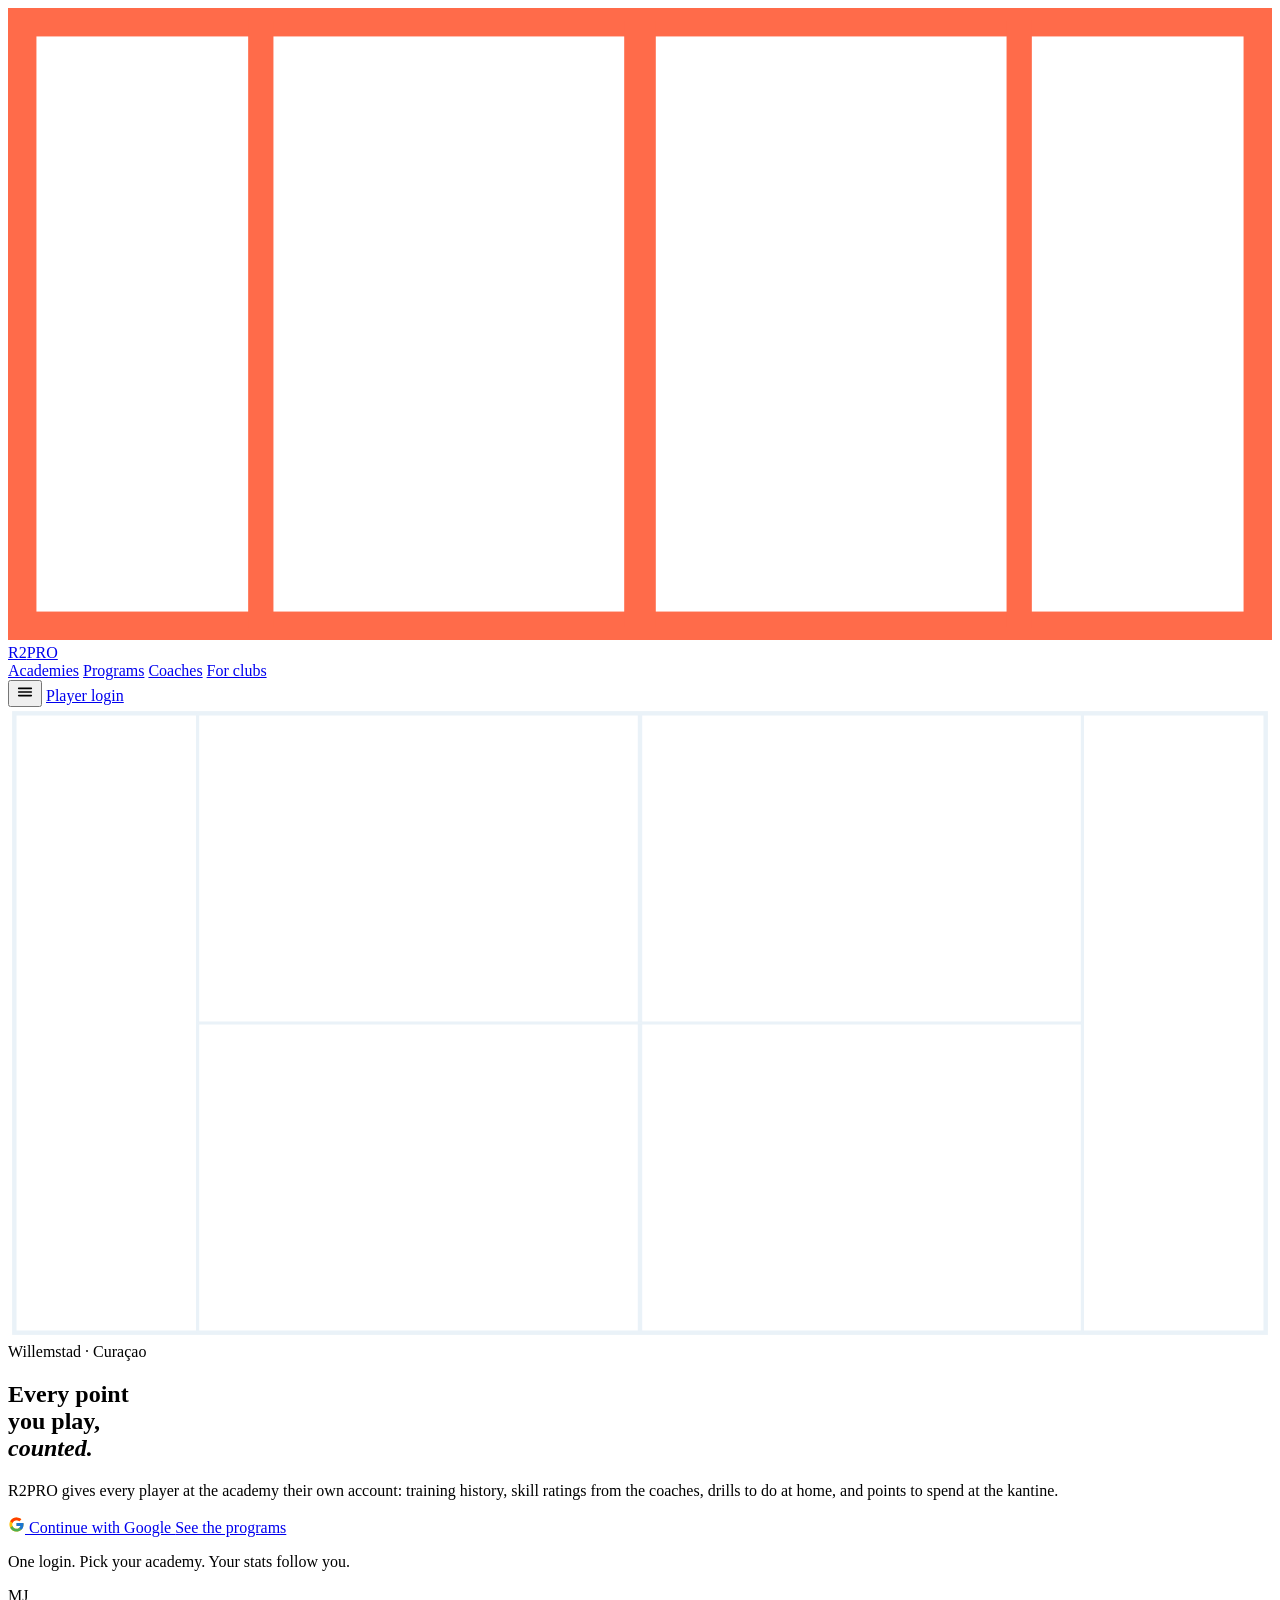
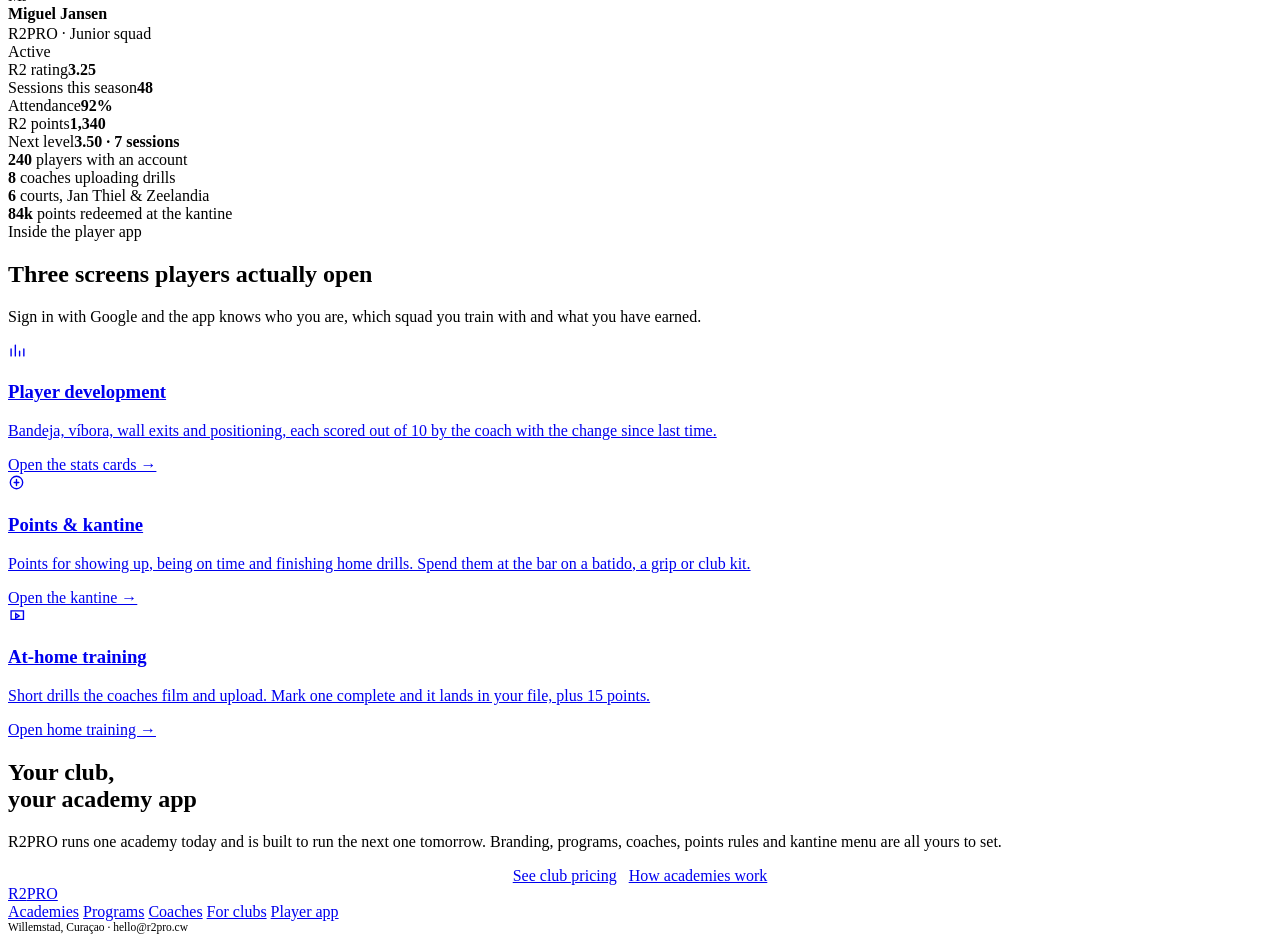
==== index.html @ 99801e70 "Add R2PRO pages: home, academies, programs, coaches, pricing, player app" ====
<!doctype html>
<html lang="en">
<head>
<meta charset="utf-8">
<meta name="viewport" content="width=device-width, initial-scale=1">
<title>R2PRO Padel Academy</title>
<meta name="description" content="R2PRO — padel academy platform in Curacao. Player accounts, skill stats, points and kantine rewards, at-home training from the coaches.">
<meta name="theme-color" content="#0A1622">
<link rel="icon" href="data:image/svg+xml,<svg xmlns='http://www.w3.org/2000/svg' viewBox='0 0 100 100'><text y='.9em' font-size='90'>%F0%9F%8E%BE</text></svg>">
<link rel="preconnect" href="https://fonts.googleapis.com">
<link rel="preconnect" href="https://fonts.gstatic.com" crossorigin>
<link rel="stylesheet" href="https://fonts.googleapis.com/css2?family=Anton&family=Instrument+Sans:wght@400;500;600;700&family=IBM+Plex+Mono:wght@400;500;600&display=swap">
<link rel="stylesheet" href="assets/styles.css">
</head>
<body>
<header class="topbar">
    <div class="wrap topbar-in">
      <a class="brand" href="index.html"><svg class="court-glyph" viewBox="0 0 200 100" aria-hidden="true">
        <rect x="2" y="2" width="196" height="96" fill="none" stroke="#FF6B4A" stroke-width="5"/>
        <line x1="100" y1="2" x2="100" y2="98" stroke="#FF6B4A" stroke-width="5"/>
        <line x1="40" y1="2" x2="40" y2="98" stroke="#FF6B4A" stroke-width="4"/>
        <line x1="160" y1="2" x2="160" y2="98" stroke="#FF6B4A" stroke-width="4"/>
      </svg><span><span class="r2">R2</span>PRO</span></a>
      <nav class="topnav" id="topnav">
        <a href="academies.html">Academies</a>
        <a href="programs.html">Programs</a>
        <a href="coaches.html">Coaches</a>
        <a href="pricing.html">For clubs</a>
        </nav>
      <button class="menu-btn" id="menuBtn" aria-label="Menu" aria-expanded="false">
        <svg width="18" height="18" viewBox="0 0 20 20" fill="none" stroke="currentColor" stroke-width="1.8" stroke-linecap="round"><path d="M3 6h14M3 10h14M3 14h14"/></svg>
      </button>
      <a class="btn btn-ghost btn-sm" href="app.html">Player login</a>
    </div>
  </header>
  <section class="hero">
    <div class="hero-glow"></div>
    <svg class="hero-court" viewBox="0 0 200 100" preserveAspectRatio="none" aria-hidden="true">
      <rect x="1" y="1" width="198" height="98" fill="none" stroke="#EAF2F8" stroke-width=".7"/>
      <line x1="100" y1="1" x2="100" y2="99" stroke="#EAF2F8" stroke-width=".7"/>
      <line x1="30" y1="1" x2="30" y2="99" stroke="#EAF2F8" stroke-width=".5"/>
      <line x1="170" y1="1" x2="170" y2="99" stroke="#EAF2F8" stroke-width=".5"/>
      <line x1="30" y1="50" x2="170" y2="50" stroke="#EAF2F8" stroke-width=".5"/>
    </svg>
    <div class="wrap hero-in">
      <div>
        <div class="eyebrow">Willemstad &middot; Cura&ccedil;ao</div>
        <h1>Every point<br>you play,<br><em>counted.</em></h1>
        <p class="hero-sub">R2PRO gives every player at the academy their own account: training history, skill ratings from the coaches, drills to do at home, and points to spend at the kantine.</p>
        <div class="hero-cta">
          <a class="btn btn-google" href="app.html">
            <svg width="17" height="17" viewBox="0 0 48 48" aria-hidden="true"><path fill="#FFC107" d="M43.6 20.1H42V20H24v8h11.3C33.7 32.7 29.3 36 24 36c-6.6 0-12-5.4-12-12s5.4-12 12-12c3.1 0 5.8 1.1 8 3l5.7-5.7C34.1 6.1 29.3 4 24 4 12.9 4 4 12.9 4 24s8.9 20 20 20 20-8.9 20-20c0-1.3-.1-2.6-.4-3.9z"/><path fill="#FF3D00" d="M6.3 14.7l6.6 4.8C14.7 15.1 19 12 24 12c3.1 0 5.8 1.1 8 3l5.7-5.7C34.1 6.1 29.3 4 24 4 16.3 4 9.7 8.3 6.3 14.7z"/><path fill="#4CAF50" d="M24 44c5.2 0 9.9-2 13.4-5.2l-6.2-5.2C29.2 35.1 26.7 36 24 36c-5.2 0-9.7-3.3-11.3-8l-6.5 5C9.5 39.6 16.2 44 24 44z"/><path fill="#1976D2" d="M43.6 20.1H42V20H24v8h11.3c-.8 2.2-2.2 4.1-4.1 5.6l6.2 5.2C36.9 40.2 44 35 44 24c0-1.3-.1-2.6-.4-3.9z"/></svg>
            Continue with Google
          </a>
          <a class="btn btn-ghost" href="programs.html">See the programs</a>
        </div>
        <p class="hero-note">One login. Pick your academy. Your stats follow you.</p>
      </div>

      <div class="pcard">
        <div class="pcard-top">
          <div class="avatar">MJ</div>
          <div>
            <div style="font-weight:600">Miguel Jansen</div>
            <div class="eyebrow" style="margin-top:2px">R2PRO &middot; Junior squad</div>
          </div>
          <span class="tag" style="margin-left:auto;color:var(--good);border-color:rgba(91,217,138,.4)">Active</span>
        </div>
        <div class="pcard-rows">
          <div class="prow"><span>R2 rating</span><b style="color:var(--coral)">3.25</b></div>
          <div class="track"><i style="width:65%"></i></div>
          <div class="prow"><span>Sessions this season</span><b>48</b></div>
          <div class="prow"><span>Attendance</span><b>92%</b></div>
          <div class="prow"><span>R2 points</span><b style="color:var(--ochre)">1,340</b></div>
          <div class="prow"><span>Next level</span><b>3.50 &middot; 7 sessions</b></div>
        </div>
      </div>
    </div>
  </section>

  <div class="strip">
    <div class="wrap strip-in">
      <div class="strip-item"><b>240</b> players with an account</div>
      <div class="strip-item"><b>8</b> coaches uploading drills</div>
      <div class="strip-item"><b>6</b> courts, Jan Thiel &amp; Zeelandia</div>
      <div class="strip-item"><b>84k</b> points redeemed at the kantine</div>
    </div>
  </div>

  <section class="band">
    <div class="wrap">
      <div class="band-head">
        <div class="eyebrow">Inside the player app</div>
        <h2>Three screens players actually open</h2>
        <p>Sign in with Google and the app knows who you are, which squad you train with and what you have earned.</p>
      </div>
      <div class="grid g3">
        <a class="feat" href="app.html#dev">
          <div class="ic"><svg width="17" height="17" viewBox="0 0 22 22" fill="none" stroke="currentColor" stroke-width="1.8" stroke-linecap="round"><path d="M4 18V9M9.5 18V4M15 18v-6M20.5 18v-9"/></svg></div>
          <h3>Player development</h3>
          <p>Bandeja, v&iacute;bora, wall exits and positioning, each scored out of 10 by the coach with the change since last time.</p>
          <span class="go">Open the stats cards &rarr;</span>
        </a>
        <a class="feat" href="app.html#pts">
          <div class="ic"><svg width="17" height="17" viewBox="0 0 22 22" fill="none" stroke="currentColor" stroke-width="1.8" stroke-linecap="round"><circle cx="11" cy="11" r="8"/><path d="M11 7v8M8 11h6"/></svg></div>
          <h3>Points &amp; kantine</h3>
          <p>Points for showing up, being on time and finishing home drills. Spend them at the bar on a batido, a grip or club kit.</p>
          <span class="go">Open the kantine &rarr;</span>
        </a>
        <a class="feat" href="app.html#home">
          <div class="ic"><svg width="17" height="17" viewBox="0 0 22 22" fill="none" stroke="currentColor" stroke-width="1.8" stroke-linecap="round"><path d="M4 5h16v11H4z"/><path d="M10 8.5l4.5 3-4.5 3z"/></svg></div>
          <h3>At-home training</h3>
          <p>Short drills the coaches film and upload. Mark one complete and it lands in your file, plus 15 points.</p>
          <span class="go">Open home training &rarr;</span>
        </a>
      </div>
    </div>
  </section>

  <section class="cta-band">
    <div class="wrap">
      <h2>Your club,<br>your academy app</h2>
      <p>R2PRO runs one academy today and is built to run the next one tomorrow. Branding, programs, coaches, points rules and kantine menu are all yours to set.</p>
      <div style="display:flex;gap:12px;justify-content:center;flex-wrap:wrap">
        <a class="btn btn-primary" href="pricing.html">See club pricing</a>
        <a class="btn btn-ghost" href="academies.html">How academies work</a>
      </div>
    </div>
  </section>
<footer>
    <div class="wrap foot-in">
      <a class="brand" href="index.html" style="font-size:16px"><span class="r2">R2</span>PRO</a>
      <nav class="foot-nav">
        <a href="academies.html">Academies</a>
        <a href="programs.html">Programs</a>
        <a href="coaches.html">Coaches</a>
        <a href="pricing.html">For clubs</a>
        <a href="app.html">Player app</a>
      </nav>
      <div class="mono" style="font-size:11.5px">Willemstad, Curaçao &middot; hello@r2pro.cw</div>
    </div>
  </footer>
  <div class="toast" id="toast" role="status" aria-live="polite"></div>
  <script src="assets/data.js"></script>
  <script src="assets/site.js"></script>
</body>
</html>
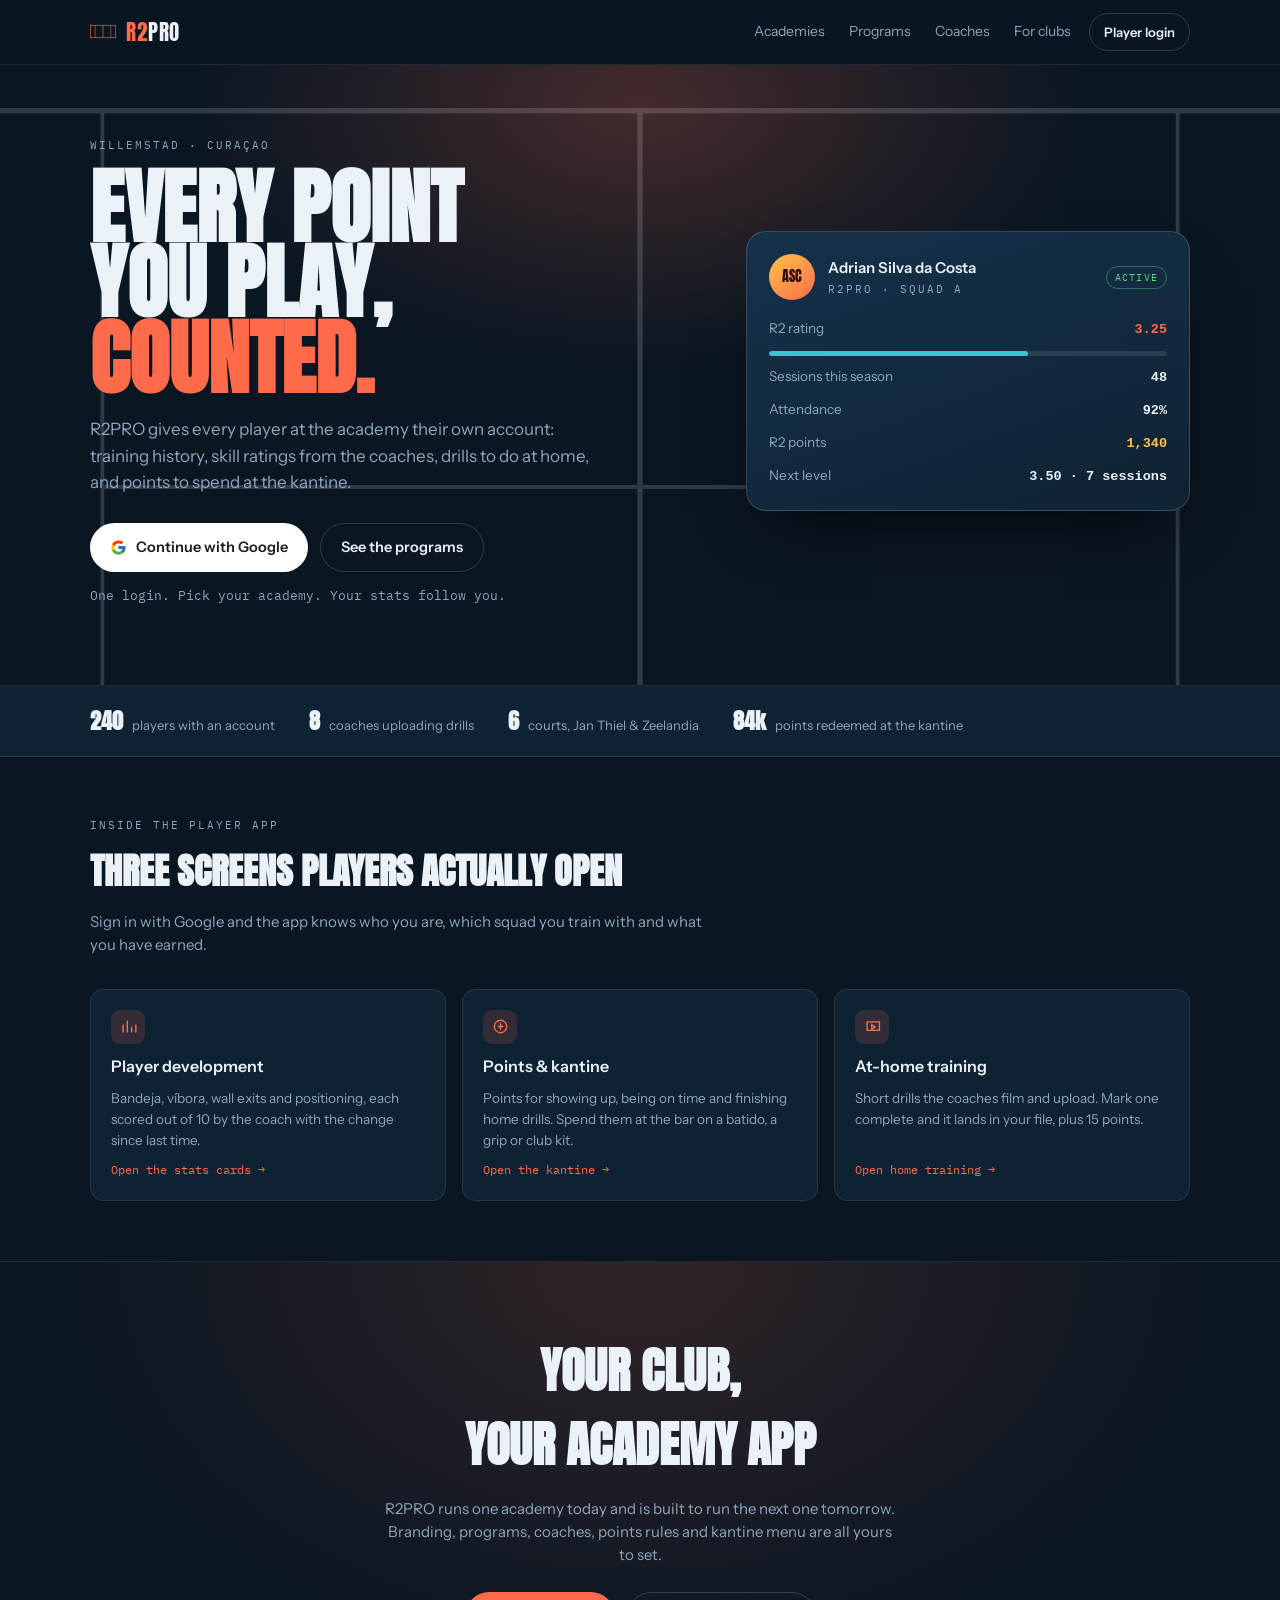
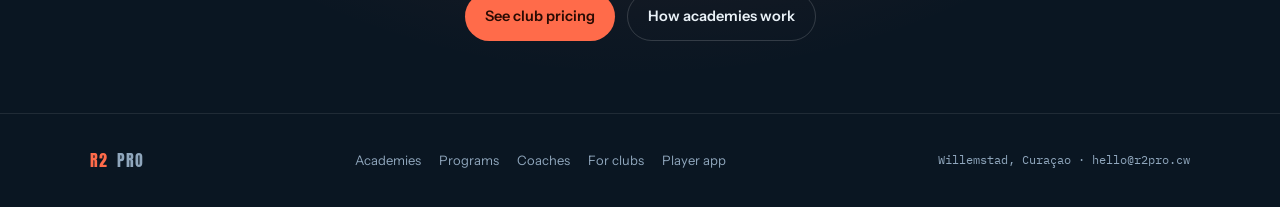
==== commit 0c38f08a: "Add body map slide and player identity" ====
--- a/index.html
+++ b/index.html
@@ -59,10 +59,10 @@
 
       <div class="pcard">
         <div class="pcard-top">
-          <div class="avatar">MJ</div>
+          <div class="avatar" style="font-size:14px">ASC</div>
           <div>
-            <div style="font-weight:600">Miguel Jansen</div>
-            <div class="eyebrow" style="margin-top:2px">R2PRO &middot; Junior squad</div>
+            <div style="font-weight:600">Adrian Silva da Costa</div>
+            <div class="eyebrow" style="margin-top:2px">R2PRO &middot; Squad A</div>
           </div>
           <span class="tag" style="margin-left:auto;color:var(--good);border-color:rgba(91,217,138,.4)">Active</span>
         </div>
--- a/assets/styles.css
+++ b/assets/styles.css
@@ -0,0 +1,330 @@
+/* R2PRO — shared stylesheet
+   Dark, single-theme by choice: this is a court-side app, it commits to one look. */
+
+:root{
+  --ink:#0A1622;
+  --court:#0F2233;
+  --court-hi:#16314A;
+  --line:rgba(255,255,255,.09);
+  --line-2:rgba(255,255,255,.16);
+  --text:#EAF2F8;
+  --muted:#8FA6BC;
+  --coral:#FF6B4A;
+  --coral-dim:rgba(255,107,74,.14);
+  --ochre:#FFC24B;
+  --ochre-dim:rgba(255,194,75,.14);
+  --sea:#35C6D6;
+  --good:#5BD98A;
+  --f-display:'Anton',Impact,'Arial Narrow Bold',sans-serif;
+  --f-body:'Instrument Sans',ui-sans-serif,system-ui,-apple-system,'Segoe UI',Roboto,sans-serif;
+  --f-mono:'IBM Plex Mono',ui-monospace,SFMono-Regular,Menlo,monospace;
+  --r:14px;
+  --r-s:9px;
+}
+*{box-sizing:border-box}
+html{color-scheme:dark}
+body{
+  margin:0;background:var(--ink);color:var(--text);
+  font-family:var(--f-body);font-size:15px;line-height:1.55;
+  -webkit-font-smoothing:antialiased;
+}
+img{max-width:100%}
+a{color:inherit;text-decoration:none}
+button{font:inherit;color:inherit;cursor:pointer;border:0;background:none}
+:focus-visible{outline:2px solid var(--coral);outline-offset:2px;border-radius:4px}
+h1,h2,h3,h4{text-wrap:balance;margin:0}
+p{margin:0}
+.mono{font-family:var(--f-mono)}
+.eyebrow{font-family:var(--f-mono);font-size:11px;letter-spacing:.18em;text-transform:uppercase;color:var(--muted)}
+.wrap{width:100%;max-width:1140px;margin:0 auto;padding-inline:20px}
+
+/* ---------- buttons ---------- */
+.btn{
+  display:inline-flex;align-items:center;gap:9px;justify-content:center;
+  padding:12px 20px;border-radius:100px;font-weight:600;font-size:14.5px;
+  transition:transform .12s ease,background .15s ease,border-color .15s ease;
+}
+.btn:active{transform:translateY(1px)}
+.btn-primary{background:var(--coral);color:#2A0B03}
+.btn-primary:hover{background:#ff7f61}
+.btn-ghost{border:1px solid var(--line-2);color:var(--text)}
+.btn-ghost:hover{border-color:var(--text)}
+.btn-google{background:#fff;color:#1c1c1c}
+.btn-google:hover{background:#eef1f4}
+.btn-sm{padding:8px 14px;font-size:13px}
+.btn[disabled]{opacity:.4;cursor:not-allowed}
+
+/* ---------- site chrome ---------- */
+.topbar{position:sticky;top:0;z-index:40;backdrop-filter:blur(12px);background:rgba(10,22,34,.86);border-bottom:1px solid var(--line)}
+.topbar-in{display:flex;align-items:center;gap:18px;height:64px}
+.brand{display:flex;align-items:center;gap:10px;font-family:var(--f-display);font-size:21px;letter-spacing:.04em}
+.brand .r2{color:var(--coral)}
+.court-glyph{width:26px;height:15px;flex:none}
+.topnav{display:flex;gap:24px;margin-left:auto;font-size:14px;color:var(--muted)}
+.topnav a:hover{color:var(--text)}
+.topnav a.here{color:var(--text);font-weight:600}
+.menu-btn{display:none;margin-left:auto;padding:8px;border:1px solid var(--line-2);border-radius:var(--r-s)}
+.tag{font-family:var(--f-mono);font-size:10px;letter-spacing:.12em;text-transform:uppercase;padding:3px 8px;border-radius:100px;border:1px solid var(--line-2);color:var(--muted)}
+
+footer{border-top:1px solid var(--line);padding-block:34px;color:var(--muted);font-size:13px;margin-top:auto}
+.foot-in{display:flex;flex-wrap:wrap;gap:18px;justify-content:space-between;align-items:center}
+.foot-nav{display:flex;flex-wrap:wrap;gap:18px}
+.foot-nav a:hover{color:var(--text)}
+
+/* ---------- page header ---------- */
+.page-head{border-bottom:1px solid var(--line);padding-block:54px 44px;position:relative;overflow:hidden}
+.page-head::after{
+  content:"";position:absolute;top:-180px;left:50%;transform:translateX(-50%);
+  width:760px;height:400px;border-radius:50%;pointer-events:none;
+  background:radial-gradient(closest-side,rgba(255,107,74,.16),transparent);
+}
+.page-head .inner{position:relative}
+.page-head h1{font-family:var(--f-display);font-size:clamp(32px,5.4vw,54px);text-transform:uppercase;margin-block:12px 14px}
+.page-head p{color:var(--muted);max-width:58ch;font-size:16px}
+
+section.band{padding-block:60px;border-bottom:1px solid var(--line)}
+section.band:last-of-type{border-bottom:0}
+.band-head{max-width:62ch;margin-bottom:32px}
+.band-head h2{font-family:var(--f-display);font-size:clamp(26px,3.4vw,36px);text-transform:uppercase;margin-block:10px 10px}
+.band-head p{color:var(--muted)}
+
+.grid{display:grid;gap:16px}
+.g2{grid-template-columns:repeat(2,1fr)}
+.g3{grid-template-columns:repeat(3,1fr)}
+.g4{grid-template-columns:repeat(4,1fr)}
+
+/* ---------- home hero ---------- */
+.hero{position:relative;overflow:hidden;border-bottom:1px solid var(--line)}
+.hero-court{position:absolute;inset:auto -10% -30% -10%;width:120%;opacity:.16;pointer-events:none}
+.hero-glow{position:absolute;top:-220px;left:50%;transform:translateX(-50%);width:900px;height:520px;border-radius:50%;pointer-events:none;background:radial-gradient(closest-side,rgba(255,107,74,.24),transparent)}
+.hero-in{position:relative;display:grid;grid-template-columns:1.15fr .85fr;gap:56px;align-items:center;padding-block:72px 80px}
+.hero h1{font-family:var(--f-display);font-size:clamp(44px,7.2vw,82px);line-height:.92;text-transform:uppercase;margin-block:16px 20px}
+.hero h1 em{font-style:normal;color:var(--coral)}
+.hero-sub{color:var(--muted);font-size:17px;max-width:46ch}
+.hero-cta{display:flex;flex-wrap:wrap;gap:12px;margin-top:28px}
+.hero-note{margin-top:14px;font-size:12.5px;color:var(--muted);font-family:var(--f-mono)}
+
+.pcard{background:linear-gradient(160deg,var(--court-hi),var(--court));border:1px solid var(--line-2);border-radius:20px;padding:22px;box-shadow:0 30px 60px -30px rgba(0,0,0,.9)}
+.pcard-top{display:flex;align-items:center;gap:13px}
+.pcard-rows{margin-top:18px;display:grid;gap:10px}
+.prow{display:flex;justify-content:space-between;align-items:baseline;gap:12px;font-size:13.5px}
+.prow span:first-child{color:var(--muted)}
+.prow b{font-family:var(--f-mono);font-weight:600;font-variant-numeric:tabular-nums}
+.track{height:5px;border-radius:100px;background:rgba(255,255,255,.1);overflow:hidden}
+.track i{display:block;height:100%;border-radius:100px;background:var(--sea)}
+
+.avatar{width:46px;height:46px;border-radius:50%;flex:none;display:grid;place-items:center;font-family:var(--f-display);font-size:17px;color:#2A0B03;background:linear-gradient(140deg,var(--ochre),var(--coral))}
+.avatar.sea{background:linear-gradient(140deg,var(--sea),#2E7FB8);color:#03212B}
+.avatar.lg{width:64px;height:64px;font-size:23px}
+
+.strip{border-bottom:1px solid var(--line);background:var(--court)}
+.strip-in{display:flex;flex-wrap:wrap;gap:10px 34px;padding-block:18px;align-items:center}
+.strip-item{display:flex;align-items:baseline;gap:9px;font-size:13px;color:var(--muted)}
+.strip-item b{font-family:var(--f-display);font-size:22px;color:var(--text)}
+
+/* feature links on the home page */
+.feat{
+  background:var(--court);border:1px solid var(--line);border-radius:var(--r);padding:20px;
+  display:flex;flex-direction:column;gap:10px;transition:border-color .15s ease,transform .15s ease;
+}
+.feat:hover{border-color:var(--line-2);transform:translateY(-2px)}
+.feat .ic{width:34px;height:34px;border-radius:var(--r-s);display:grid;place-items:center;background:var(--coral-dim);color:var(--coral)}
+.feat h3{font-size:16px;font-weight:600}
+.feat p{font-size:13.5px;color:var(--muted)}
+.feat .go{font-family:var(--f-mono);font-size:12px;color:var(--coral);margin-top:auto}
+
+/* ---------- academies ---------- */
+.acad{border:1px solid var(--line);border-radius:var(--r);padding:20px;background:var(--court);display:flex;flex-direction:column;gap:12px}
+.acad.live{border-color:rgba(255,107,74,.5);background:linear-gradient(165deg,rgba(255,107,74,.1),var(--court))}
+.acad.soon{opacity:.6}
+.acad.pitch{border-style:dashed;background:none}
+.acad h3{font-size:16px;font-weight:600}
+.acad p{font-size:13px;color:var(--muted)}
+.dot{width:7px;height:7px;border-radius:50%;background:var(--good);display:inline-block;margin-right:7px;vertical-align:middle}
+.dot.off{background:var(--muted)}
+
+.step{display:flex;gap:16px;align-items:flex-start}
+.step-n{font-family:var(--f-display);font-size:34px;color:var(--coral);line-height:1;width:38px;flex:none}
+.step h3{font-size:15.5px;font-weight:600;margin-bottom:5px}
+.step p{font-size:13.5px;color:var(--muted)}
+
+.prog{border:1px solid var(--line);border-radius:var(--r);padding:20px;background:var(--court);display:flex;flex-direction:column}
+.prog h3{font-size:16px;font-weight:600;margin-bottom:6px}
+.prog .who{font-family:var(--f-mono);font-size:11.5px;color:var(--sea);margin-bottom:8px}
+.prog p{font-size:13.5px;color:var(--muted)}
+.prog .price{margin-top:14px;padding-top:14px;border-top:1px solid var(--line);font-family:var(--f-mono);font-size:13px;color:var(--ochre)}
+
+/* ---------- pricing ---------- */
+.plan{border:1px solid var(--line);border-radius:var(--r);padding:22px;background:var(--court);display:flex;flex-direction:column;gap:14px}
+.plan.pick{border-color:rgba(255,107,74,.5);background:linear-gradient(170deg,rgba(255,107,74,.1),var(--court))}
+.plan h3{font-size:17px;font-weight:600}
+.plan .amt{font-family:var(--f-display);font-size:40px;line-height:1}
+.plan .amt small{font-family:var(--f-body);font-size:13px;font-weight:500;color:var(--muted)}
+.plan ul{list-style:none;margin:0;padding:0;display:grid;gap:8px;font-size:13.5px;color:var(--muted)}
+.plan li{display:flex;gap:9px;align-items:flex-start}
+.plan li::before{content:"";width:6px;height:6px;border-radius:50%;background:var(--coral);flex:none;margin-top:7px}
+
+/* ---------- coaches ---------- */
+.coach{border:1px solid var(--line);border-radius:var(--r);padding:18px;background:var(--court);display:flex;flex-direction:column;gap:12px}
+.coach-top{display:flex;gap:13px;align-items:center}
+.coach-top h3{font-size:15.5px;font-weight:600}
+.coach-role{font-size:12px;color:var(--coral);font-family:var(--f-mono);letter-spacing:.04em}
+.coach p{font-size:13px;color:var(--muted)}
+.chips{display:flex;flex-wrap:wrap;gap:6px}
+.chip{font-family:var(--f-mono);font-size:10.5px;letter-spacing:.06em;text-transform:uppercase;padding:4px 9px;border-radius:100px;background:rgba(255,255,255,.06);color:var(--muted);border:1px solid var(--line)}
+.chip.ochre{color:var(--ochre);border-color:var(--ochre-dim);background:var(--ochre-dim)}
+.chip.sea{color:var(--sea);border-color:rgba(53,198,214,.22);background:rgba(53,198,214,.1)}
+.cprof{background:var(--court);border:1px solid var(--line);border-radius:var(--r);padding:18px;display:flex;gap:16px}
+.cprof .body{display:flex;flex-direction:column;gap:9px;min-width:0}
+.cprof h3{font-size:16px;font-weight:600}
+
+.cta-band{padding-block:72px;text-align:center;background:radial-gradient(ellipse at 50% 0%,rgba(255,107,74,.16),transparent 65%)}
+.cta-band h2{font-family:var(--f-display);font-size:clamp(28px,4.6vw,48px);text-transform:uppercase;margin-bottom:14px}
+.cta-band p{color:var(--muted);max-width:52ch;margin:0 auto 26px}
+
+/* ================= APP ================= */
+.appbar{position:sticky;top:0;z-index:50;background:rgba(10,22,34,.92);backdrop-filter:blur(12px);border-bottom:1px solid var(--line)}
+.appbar-in{display:flex;align-items:center;gap:14px;height:62px;padding-inline:20px;max-width:1240px;margin:0 auto}
+.switcher{position:relative;margin-left:6px}
+.switch-btn{display:flex;align-items:center;gap:9px;padding:7px 12px;border-radius:100px;border:1px solid var(--line-2);font-size:13px}
+.switch-btn:hover{border-color:var(--text)}
+.switch-menu{position:absolute;top:calc(100% + 8px);left:0;width:252px;background:var(--court-hi);border:1px solid var(--line-2);border-radius:var(--r);padding:6px;box-shadow:0 24px 50px -20px rgba(0,0,0,.9)}
+.switch-menu button{display:block;width:100%;text-align:left;padding:10px 12px;border-radius:var(--r-s);font-size:13.5px}
+.switch-menu button:hover{background:rgba(255,255,255,.07)}
+.switch-menu .sub{display:block;font-size:11.5px;color:var(--muted);font-family:var(--f-mono)}
+.pts-chip{margin-left:auto;display:flex;align-items:center;gap:8px;padding:7px 14px;border-radius:100px;background:var(--ochre-dim);border:1px solid rgba(255,194,75,.3);color:var(--ochre);font-family:var(--f-mono);font-weight:600;font-size:13.5px;font-variant-numeric:tabular-nums}
+
+.shell{display:grid;grid-template-columns:216px 1fr;max-width:1240px;margin:0 auto}
+.side{border-right:1px solid var(--line);padding:20px 14px;position:sticky;top:62px;height:calc(100vh - 62px)}
+.side nav{display:flex;flex-direction:column;gap:3px}
+.navbtn{display:flex;align-items:center;gap:11px;padding:10px 12px;border-radius:var(--r-s);font-size:14px;color:var(--muted);width:100%;text-align:left}
+.navbtn:hover{background:rgba(255,255,255,.05);color:var(--text)}
+.navbtn.active{background:var(--coral-dim);color:var(--coral);font-weight:600}
+.navbtn svg{flex:none}
+.side-foot{position:absolute;bottom:20px;left:14px;right:14px;font-size:11.5px;color:var(--muted);font-family:var(--f-mono);line-height:1.5}
+.main{padding:28px 24px 110px;min-width:0}
+.view{display:none}
+.view.on{display:block}
+.view-head{margin-bottom:22px}
+.view-head h2{font-family:var(--f-display);font-size:30px;text-transform:uppercase}
+.view-head p{color:var(--muted);font-size:14px;margin-top:4px}
+
+.card{background:var(--court);border:1px solid var(--line);border-radius:var(--r);padding:18px}
+.card-hd{display:flex;align-items:center;justify-content:space-between;gap:12px;margin-bottom:14px}
+.card-hd h3{font-size:14px;font-weight:600}
+
+.tiles{display:grid;grid-template-columns:repeat(4,1fr);gap:14px}
+.tile{background:var(--court);border:1px solid var(--line);border-radius:var(--r);padding:16px;position:relative;overflow:hidden}
+.tile .lab{font-family:var(--f-mono);font-size:10.5px;letter-spacing:.14em;text-transform:uppercase;color:var(--muted)}
+.tile .val{font-family:var(--f-display);font-size:38px;margin-top:8px;display:flex;align-items:baseline;gap:6px;line-height:.9}
+.tile .val small{font-family:var(--f-body);font-size:13px;font-weight:500;color:var(--muted)}
+.tile .delta{margin-top:8px;font-size:12px;font-family:var(--f-mono);color:var(--good)}
+.tile::after{content:"";position:absolute;left:0;top:0;bottom:0;width:3px;background:var(--sea)}
+.tile.pts::after{background:var(--ochre)}
+.tile.rate::after{background:var(--coral)}
+.tile.streak::after{background:var(--good)}
+
+.next{background:linear-gradient(150deg,rgba(255,107,74,.16),var(--court) 60%);border:1px solid rgba(255,107,74,.3);border-radius:var(--r);padding:20px;display:flex;flex-wrap:wrap;gap:18px;align-items:center;justify-content:space-between}
+.next .when{font-family:var(--f-display);font-size:26px;text-transform:uppercase}
+.next .meta{color:var(--muted);font-size:13.5px;margin-top:4px}
+
+.feed{display:flex;flex-direction:column}
+.fitem{display:flex;gap:12px;align-items:flex-start;padding:11px 0;border-bottom:1px solid var(--line)}
+.fitem:last-child{border-bottom:0;padding-bottom:0}
+.fdot{width:8px;height:8px;border-radius:50%;margin-top:7px;flex:none;background:var(--sea)}
+.fdot.o{background:var(--ochre)}
+.fdot.g{background:var(--good)}
+.fitem .t{font-size:13.5px}
+.fitem .d{font-size:11.5px;color:var(--muted);font-family:var(--f-mono);margin-top:2px}
+.fitem .amt{margin-left:auto;font-family:var(--f-mono);font-size:13px;color:var(--ochre);white-space:nowrap;font-weight:600}
+.fitem .amt.neg{color:var(--muted)}
+
+.skills{display:grid;grid-template-columns:repeat(3,1fr);gap:14px}
+.skill{background:var(--court);border:1px solid var(--line);border-radius:var(--r);padding:16px}
+.skill-top{display:flex;justify-content:space-between;align-items:flex-start;gap:10px}
+.skill-name{font-size:14.5px;font-weight:600}
+.skill-es{font-family:var(--f-mono);font-size:11px;color:var(--muted);margin-top:2px}
+.skill-score{font-family:var(--f-display);font-size:28px;line-height:1}
+.skill-score small{font-family:var(--f-body);font-size:12px;color:var(--muted);font-weight:500}
+.skill .track{margin-top:13px}
+.skill .track i{background:linear-gradient(90deg,var(--sea),var(--coral))}
+.skill-foot{display:flex;justify-content:space-between;gap:10px;margin-top:10px;font-size:11.5px;color:var(--muted);font-family:var(--f-mono)}
+.up{color:var(--good)}
+
+.two{display:grid;grid-template-columns:1.05fr .95fr;gap:16px}
+.note{border-left:2px solid var(--coral);padding:2px 0 2px 14px;margin-bottom:14px}
+.note p{font-size:13.5px}
+.note .by{font-size:11.5px;color:var(--muted);font-family:var(--f-mono);margin-top:5px}
+
+.balance{background:linear-gradient(150deg,rgba(255,194,75,.18),var(--court) 62%);border:1px solid rgba(255,194,75,.32);border-radius:var(--r);padding:24px;display:flex;flex-wrap:wrap;gap:20px;align-items:center;justify-content:space-between}
+.balance .big{font-family:var(--f-display);font-size:62px;line-height:.9;color:var(--ochre)}
+.balance .lab{font-family:var(--f-mono);font-size:11px;letter-spacing:.16em;text-transform:uppercase;color:var(--muted)}
+.earn{display:flex;flex-wrap:wrap;gap:8px}
+
+.shop{display:grid;grid-template-columns:repeat(4,1fr);gap:14px}
+.item{background:var(--court);border:1px solid var(--line);border-radius:var(--r);padding:15px;display:flex;flex-direction:column;gap:9px}
+.item .ico{font-size:26px;line-height:1}
+.item h4{font-size:14px;font-weight:600}
+.item .sub{font-size:11.5px;color:var(--muted);font-family:var(--f-mono)}
+.item .cost{font-family:var(--f-mono);font-weight:600;color:var(--ochre);font-size:14px;margin-top:auto}
+.item button{width:100%;border:1px solid var(--line-2);border-radius:100px;padding:8px;font-size:12.5px;font-weight:600}
+.item button:hover:not([disabled]){background:var(--ochre);color:#2B1B00;border-color:var(--ochre)}
+
+.filters{display:flex;flex-wrap:wrap;gap:8px;margin-bottom:16px}
+.fbtn{font-family:var(--f-mono);font-size:11.5px;letter-spacing:.06em;text-transform:uppercase;padding:7px 13px;border-radius:100px;border:1px solid var(--line);color:var(--muted)}
+.fbtn.on{background:var(--coral);border-color:var(--coral);color:#2A0B03;font-weight:600}
+.drills{display:grid;grid-template-columns:repeat(3,1fr);gap:14px}
+.drill{background:var(--court);border:1px solid var(--line);border-radius:var(--r);overflow:hidden;display:flex;flex-direction:column}
+.thumb{height:112px;position:relative;display:grid;place-items:center;border-bottom:1px solid var(--line)}
+.thumb .play{width:42px;height:42px;border-radius:50%;background:rgba(10,22,34,.6);border:1px solid rgba(255,255,255,.35);display:grid;place-items:center}
+.thumb .dur{position:absolute;right:9px;bottom:9px;font-family:var(--f-mono);font-size:11px;background:rgba(10,22,34,.78);padding:3px 7px;border-radius:5px}
+.drill-body{padding:14px;display:flex;flex-direction:column;gap:9px;flex:1}
+.drill h4{font-size:14.5px;font-weight:600}
+.drill .by{font-size:11.5px;color:var(--muted);font-family:var(--f-mono)}
+.drill .done{margin-top:auto;border:1px solid var(--line-2);border-radius:100px;padding:8px;font-size:12.5px;font-weight:600}
+.drill .done:hover{border-color:var(--good);color:var(--good)}
+.drill.complete{opacity:.62}
+.drill.complete .done{background:rgba(91,217,138,.14);border-color:rgba(91,217,138,.4);color:var(--good)}
+.upload{border:1.5px dashed var(--line-2);border-radius:var(--r);display:flex;flex-direction:column;align-items:center;justify-content:center;gap:8px;padding:26px;text-align:center;color:var(--muted);min-height:220px}
+.upload:hover{border-color:var(--coral);color:var(--coral)}
+
+.cgrid{display:grid;grid-template-columns:repeat(2,1fr);gap:14px}
+
+.tabbar{display:none;position:fixed;left:0;right:0;bottom:0;z-index:60;background:rgba(10,22,34,.96);backdrop-filter:blur(12px);border-top:1px solid var(--line);padding:7px 6px calc(7px + env(safe-area-inset-bottom))}
+.tabbar nav{display:flex;justify-content:space-around}
+.tabbtn{display:flex;flex-direction:column;align-items:center;gap:3px;padding:5px 8px;color:var(--muted);font-size:10px;font-family:var(--f-mono)}
+.tabbtn.active{color:var(--coral)}
+
+.toast{position:fixed;left:50%;bottom:26px;transform:translate(-50%,20px);z-index:99;background:var(--court-hi);border:1px solid var(--line-2);border-radius:100px;padding:11px 20px;font-size:13.5px;box-shadow:0 20px 40px -16px rgba(0,0,0,.9);opacity:0;pointer-events:none;transition:opacity .2s ease,transform .2s ease}
+.toast.show{opacity:1;transform:translate(-50%,0)}
+.proto{position:fixed;right:14px;top:74px;z-index:70;font-family:var(--f-mono);font-size:10px;letter-spacing:.14em;text-transform:uppercase;color:var(--muted);border:1px solid var(--line);background:rgba(10,22,34,.8);padding:5px 10px;border-radius:100px}
+
+@media (prefers-reduced-motion:reduce){*{transition:none!important;animation:none!important}}
+
+@media (max-width:1000px){
+  .hero-in{grid-template-columns:1fr;gap:40px;padding-block:52px 60px}
+  .g4{grid-template-columns:repeat(2,1fr)}
+  .tiles{grid-template-columns:repeat(2,1fr)}
+  .skills{grid-template-columns:repeat(2,1fr)}
+  .drills{grid-template-columns:repeat(2,1fr)}
+  .shop{grid-template-columns:repeat(3,1fr)}
+  .two{grid-template-columns:1fr}
+  .shell{grid-template-columns:1fr}
+  .side{display:none}
+  .tabbar{display:block}
+  .main{padding:22px 18px 96px}
+}
+@media (max-width:680px){
+  .topnav{display:none}
+  .topnav.open{display:flex;position:absolute;top:64px;left:0;right:0;flex-direction:column;gap:0;background:var(--court);border-bottom:1px solid var(--line);padding:8px 20px 16px}
+  .topnav.open a{padding:10px 0;border-bottom:1px solid var(--line)}
+  .menu-btn{display:block}
+  .g2,.g3,.g4{grid-template-columns:1fr}
+  .skills,.drills,.cgrid{grid-template-columns:1fr}
+  .shop{grid-template-columns:repeat(2,1fr)}
+  .tiles{grid-template-columns:repeat(2,1fr)}
+  .balance .big{font-size:48px}
+  .view-head h2{font-size:24px}
+  .cprof{flex-direction:column}
+  .page-head{padding-block:38px 32px}
+}
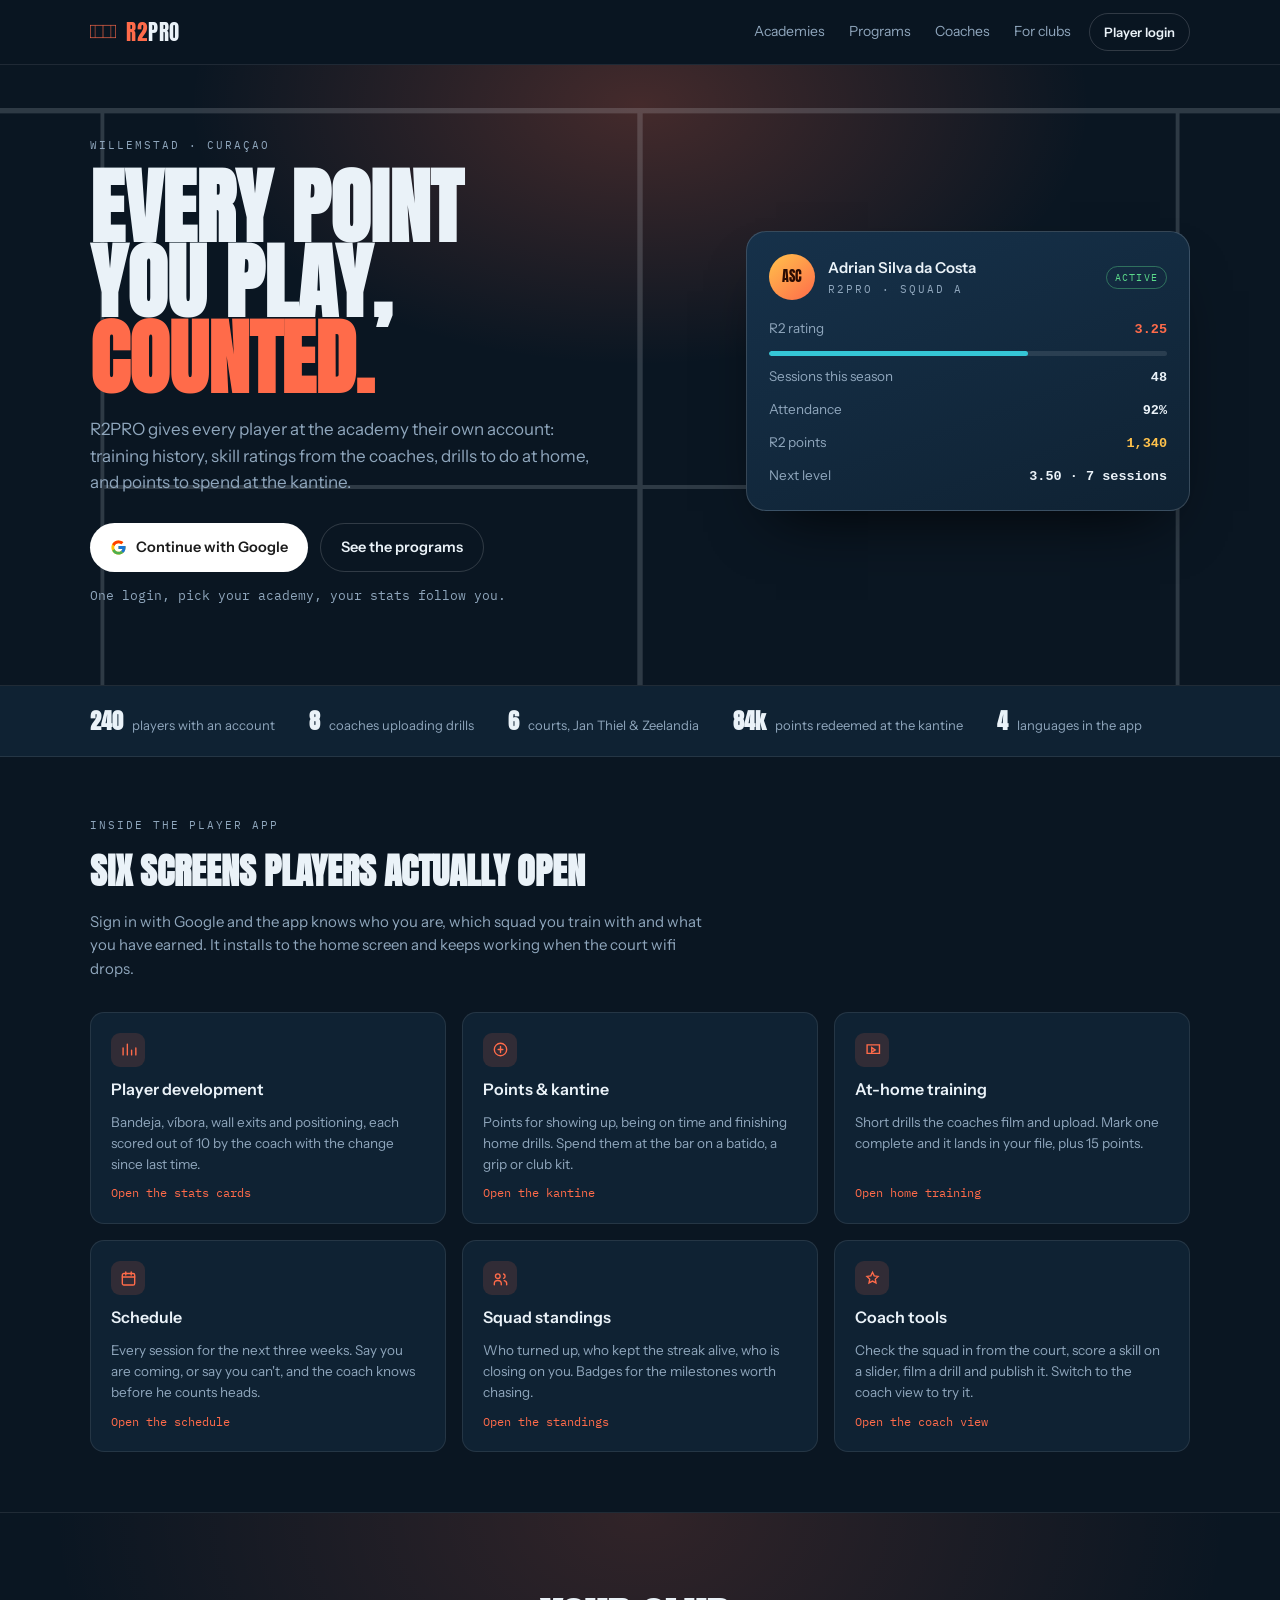
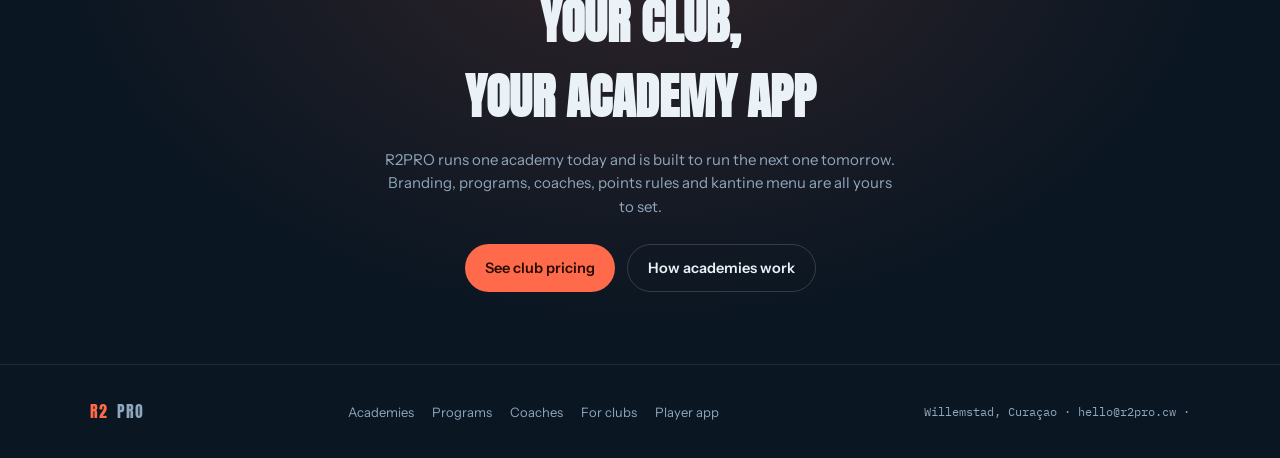
==== commit 6565078d: "Kantine QR verification, coach and staff roles, i18n, PWA, SEO" ====
--- a/index.html
+++ b/index.html
@@ -3,14 +3,40 @@
 <head>
 <meta charset="utf-8">
 <meta name="viewport" content="width=device-width, initial-scale=1">
-<title>R2PRO Padel Academy</title>
-<meta name="description" content="R2PRO — padel academy platform in Curacao. Player accounts, skill stats, points and kantine rewards, at-home training from the coaches.">
+<title>R2PRO Padel Academy, Willemstad</title>
+<meta name="description" content="Padel academy platform from Curacao. Player accounts, coach skill ratings, points you spend at the kantine and drills to do at home.">
 <meta name="theme-color" content="#0A1622">
-<link rel="icon" href="data:image/svg+xml,<svg xmlns='http://www.w3.org/2000/svg' viewBox='0 0 100 100'><text y='.9em' font-size='90'>%F0%9F%8E%BE</text></svg>">
+<link rel="canonical" href="https://a3dprintingcw-cyber.github.io/r2pro/">
+<link rel="icon" href="assets/icon.svg" type="image/svg+xml">
+<link rel="apple-touch-icon" href="assets/icon-180.png">
+<link rel="manifest" href="manifest.webmanifest">
+<meta property="og:type" content="website">
+<meta property="og:site_name" content="R2PRO">
+<meta property="og:title" content="R2PRO Padel Academy, Willemstad">
+<meta property="og:description" content="Padel academy platform from Curacao. Player accounts, coach skill ratings, points you spend at the kantine and drills to do at home.">
+<meta property="og:url" content="https://a3dprintingcw-cyber.github.io/r2pro/">
+<meta property="og:image" content="https://a3dprintingcw-cyber.github.io/r2pro/assets/og.png">
+<meta property="og:image:width" content="1200">
+<meta property="og:image:height" content="630">
+<meta name="twitter:card" content="summary_large_image">
+
 <link rel="preconnect" href="https://fonts.googleapis.com">
 <link rel="preconnect" href="https://fonts.gstatic.com" crossorigin>
 <link rel="stylesheet" href="https://fonts.googleapis.com/css2?family=Anton&family=Instrument+Sans:wght@400;500;600;700&family=IBM+Plex+Mono:wght@400;500;600&display=swap">
 <link rel="stylesheet" href="assets/styles.css">
+<script type="application/ld+json">
+{
+  "@context": "https://schema.org",
+  "@type": "SportsActivityLocation",
+  "name": "R2PRO Padel Academy",
+  "description": "Padel academy in Willemstad, Curacao. Squad training, kids academy, private lessons and camps, with a player app for stats and rewards.",
+  "url": "https://a3dprintingcw-cyber.github.io/r2pro/",
+  "sport": "Padel",
+  "address": {"@type": "PostalAddress", "addressLocality": "Willemstad", "addressCountry": "CW"},
+  "areaServed": "Curacao",
+  "email": "hello@r2pro.cw"
+}
+</script>
 </head>
 <body>
 <header class="topbar">
@@ -54,7 +80,7 @@
           </a>
           <a class="btn btn-ghost" href="programs.html">See the programs</a>
         </div>
-        <p class="hero-note">One login. Pick your academy. Your stats follow you.</p>
+        <p class="hero-note">One login, pick your academy, your stats follow you.</p>
       </div>
 
       <div class="pcard">
@@ -84,6 +110,7 @@
       <div class="strip-item"><b>8</b> coaches uploading drills</div>
       <div class="strip-item"><b>6</b> courts, Jan Thiel &amp; Zeelandia</div>
       <div class="strip-item"><b>84k</b> points redeemed at the kantine</div>
+      <div class="strip-item"><b>4</b> languages in the app</div>
     </div>
   </div>
 
@@ -91,27 +118,45 @@
     <div class="wrap">
       <div class="band-head">
         <div class="eyebrow">Inside the player app</div>
-        <h2>Three screens players actually open</h2>
-        <p>Sign in with Google and the app knows who you are, which squad you train with and what you have earned.</p>
+        <h2>Six screens players actually open</h2>
+        <p>Sign in with Google and the app knows who you are, which squad you train with and what you have earned. It installs to the home screen and keeps working when the court wifi drops.</p>
       </div>
       <div class="grid g3">
         <a class="feat" href="app.html#dev">
           <div class="ic"><svg width="17" height="17" viewBox="0 0 22 22" fill="none" stroke="currentColor" stroke-width="1.8" stroke-linecap="round"><path d="M4 18V9M9.5 18V4M15 18v-6M20.5 18v-9"/></svg></div>
           <h3>Player development</h3>
           <p>Bandeja, v&iacute;bora, wall exits and positioning, each scored out of 10 by the coach with the change since last time.</p>
-          <span class="go">Open the stats cards &rarr;</span>
+          <span class="go">Open the stats cards</span>
         </a>
         <a class="feat" href="app.html#pts">
           <div class="ic"><svg width="17" height="17" viewBox="0 0 22 22" fill="none" stroke="currentColor" stroke-width="1.8" stroke-linecap="round"><circle cx="11" cy="11" r="8"/><path d="M11 7v8M8 11h6"/></svg></div>
           <h3>Points &amp; kantine</h3>
           <p>Points for showing up, being on time and finishing home drills. Spend them at the bar on a batido, a grip or club kit.</p>
-          <span class="go">Open the kantine &rarr;</span>
+          <span class="go">Open the kantine</span>
         </a>
         <a class="feat" href="app.html#home">
           <div class="ic"><svg width="17" height="17" viewBox="0 0 22 22" fill="none" stroke="currentColor" stroke-width="1.8" stroke-linecap="round"><path d="M4 5h16v11H4z"/><path d="M10 8.5l4.5 3-4.5 3z"/></svg></div>
           <h3>At-home training</h3>
           <p>Short drills the coaches film and upload. Mark one complete and it lands in your file, plus 15 points.</p>
-          <span class="go">Open home training &rarr;</span>
+          <span class="go">Open home training</span>
+        </a>
+        <a class="feat" href="app.html#schedule">
+          <div class="ic"><svg width="17" height="17" viewBox="0 0 22 22" fill="none" stroke="currentColor" stroke-width="1.8" stroke-linecap="round"><rect x="3" y="4.5" width="16" height="15" rx="2"/><path d="M3 9h16M7.5 2.5v4M14.5 2.5v4"/></svg></div>
+          <h3>Schedule</h3>
+          <p>Every session for the next three weeks. Say you are coming, or say you can't, and the coach knows before he counts heads.</p>
+          <span class="go">Open the schedule</span>
+        </a>
+        <a class="feat" href="app.html#squad">
+          <div class="ic"><svg width="17" height="17" viewBox="0 0 22 22" fill="none" stroke="currentColor" stroke-width="1.8" stroke-linecap="round"><path d="M3 19v-1.5C3 15 5 13.5 7.5 13.5S12 15 12 17.5V19M19 19v-1.5c0-2-1.3-3.3-3.2-3.8"/><circle cx="7.5" cy="8" r="3"/><path d="M15 5.2a3 3 0 0 1 0 5.6"/></svg></div>
+          <h3>Squad standings</h3>
+          <p>Who turned up, who kept the streak alive, who is closing on you. Badges for the milestones worth chasing.</p>
+          <span class="go">Open the standings</span>
+        </a>
+        <a class="feat" href="app.html#staff">
+          <div class="ic"><svg width="17" height="17" viewBox="0 0 22 22" fill="none" stroke="currentColor" stroke-width="1.8" stroke-linecap="round"><path d="M11 3l2.2 4.6 5 .7-3.6 3.5.9 5-4.5-2.4L6.5 16.8l.9-5L3.8 8.3l5-.7z"/></svg></div>
+          <h3>Coach tools</h3>
+          <p>Check the squad in from the court, score a skill on a slider, film a drill and publish it. Switch to the coach view to try it.</p>
+          <span class="go">Open the coach view</span>
         </a>
       </div>
     </div>
@@ -137,7 +182,7 @@
         <a href="pricing.html">For clubs</a>
         <a href="app.html">Player app</a>
       </nav>
-      <div class="mono" style="font-size:11.5px">Willemstad, Curaçao &middot; hello@r2pro.cw</div>
+      <div class="mono" style="font-size:11.5px">Willemstad, Cura&ccedil;ao &middot; hello@r2pro.cw &middot; <span id="year"></span></div>
     </div>
   </footer>
   <div class="toast" id="toast" role="status" aria-live="polite"></div>
--- a/assets/styles.css
+++ b/assets/styles.css
@@ -328,3 +328,61 @@
   .cprof{flex-direction:column}
   .page-head{padding-block:38px 32px}
 }
+
+/* ---------- skill profile carousel (radar <-> body map) ---------- */
+.pcarousel{position:relative}
+.pslides{
+  display:flex;overflow-x:auto;scroll-snap-type:x mandatory;
+  scrollbar-width:none;-ms-overflow-style:none;-webkit-overflow-scrolling:touch;
+}
+.pslides::-webkit-scrollbar{display:none}
+.pslide{flex:0 0 100%;min-width:0;scroll-snap-align:center}
+.pseg{display:flex;gap:3px;padding:3px;border:1px solid var(--line);border-radius:100px;background:rgba(255,255,255,.04)}
+.pseg button{
+  padding:5px 11px;border-radius:100px;font-family:var(--f-mono);
+  font-size:10.5px;letter-spacing:.08em;text-transform:uppercase;color:var(--muted);
+}
+.pseg button:hover{color:var(--text)}
+.pseg button.on{background:var(--coral);color:#2A0B03;font-weight:600}
+.pfoot{
+  display:flex;align-items:center;justify-content:space-between;gap:12px;
+  margin-top:10px;padding-top:10px;border-top:1px solid var(--line);
+  font-family:var(--f-mono);font-size:10.5px;letter-spacing:.06em;text-transform:uppercase;color:var(--muted);
+}
+.scale{display:flex;gap:10px;flex-wrap:wrap}
+.scale span{display:flex;align-items:center;gap:5px}
+.scale i{width:8px;height:8px;border-radius:2px;display:block}
+.swipe{display:flex;align-items:center;gap:6px;white-space:nowrap}
+@media (max-width:680px){ .pfoot{flex-direction:column;align-items:flex-start;gap:8px} }
+
+/* ---------- body map slide: a pose per shot ---------- */
+.bmap{
+  display:grid;grid-template-columns:minmax(140px,1fr) minmax(176px,.95fr);
+  gap:14px;align-items:center;padding:4px 2px;
+}
+.bstage{display:flex;flex-direction:column;gap:6px;min-width:0}
+.bfig svg{width:100%;height:auto;display:block;max-height:280px;margin:0 auto}
+.bcap{text-align:center}
+.bcap .bk{font-family:var(--f-display);font-size:21px;text-transform:uppercase;letter-spacing:.01em}
+.bcap .be{font-family:var(--f-mono);font-size:10px;letter-spacing:.06em;text-transform:uppercase;color:var(--muted);margin-top:2px}
+.bcap .bv{font-family:var(--f-display);font-size:34px;line-height:1;margin-top:6px}
+.bcap .bv small{font-family:var(--f-body);font-size:12px;font-weight:500;color:var(--muted)}
+
+.blist{display:flex;flex-direction:column;gap:1px;min-width:0}
+.brow{
+  display:grid;grid-template-columns:9px 1fr auto;gap:10px;align-items:center;
+  padding:6px 9px;border-radius:var(--r-s);text-align:left;width:100%;
+  border:1px solid transparent;transition:background .14s ease,border-color .14s ease;
+}
+.brow:hover{background:rgba(255,255,255,.06)}
+.brow.on{background:rgba(255,255,255,.07);border-color:var(--line-2)}
+.bd{width:9px;height:9px;border-radius:50%}
+.bn{font-size:13px;font-weight:500;min-width:0;display:flex;flex-direction:column;line-height:1.25}
+.bn small{font-family:var(--f-mono);font-size:9.5px;letter-spacing:.06em;text-transform:uppercase;color:var(--muted);font-weight:400}
+.bs{font-family:var(--f-display);font-size:19px;font-variant-numeric:tabular-nums;line-height:1}
+.pslide{display:flex;align-items:center}
+.pslide > *{width:100%}
+@media (max-width:560px){
+  .bmap{grid-template-columns:1fr;gap:10px}
+  .bfig svg{max-height:220px}
+}
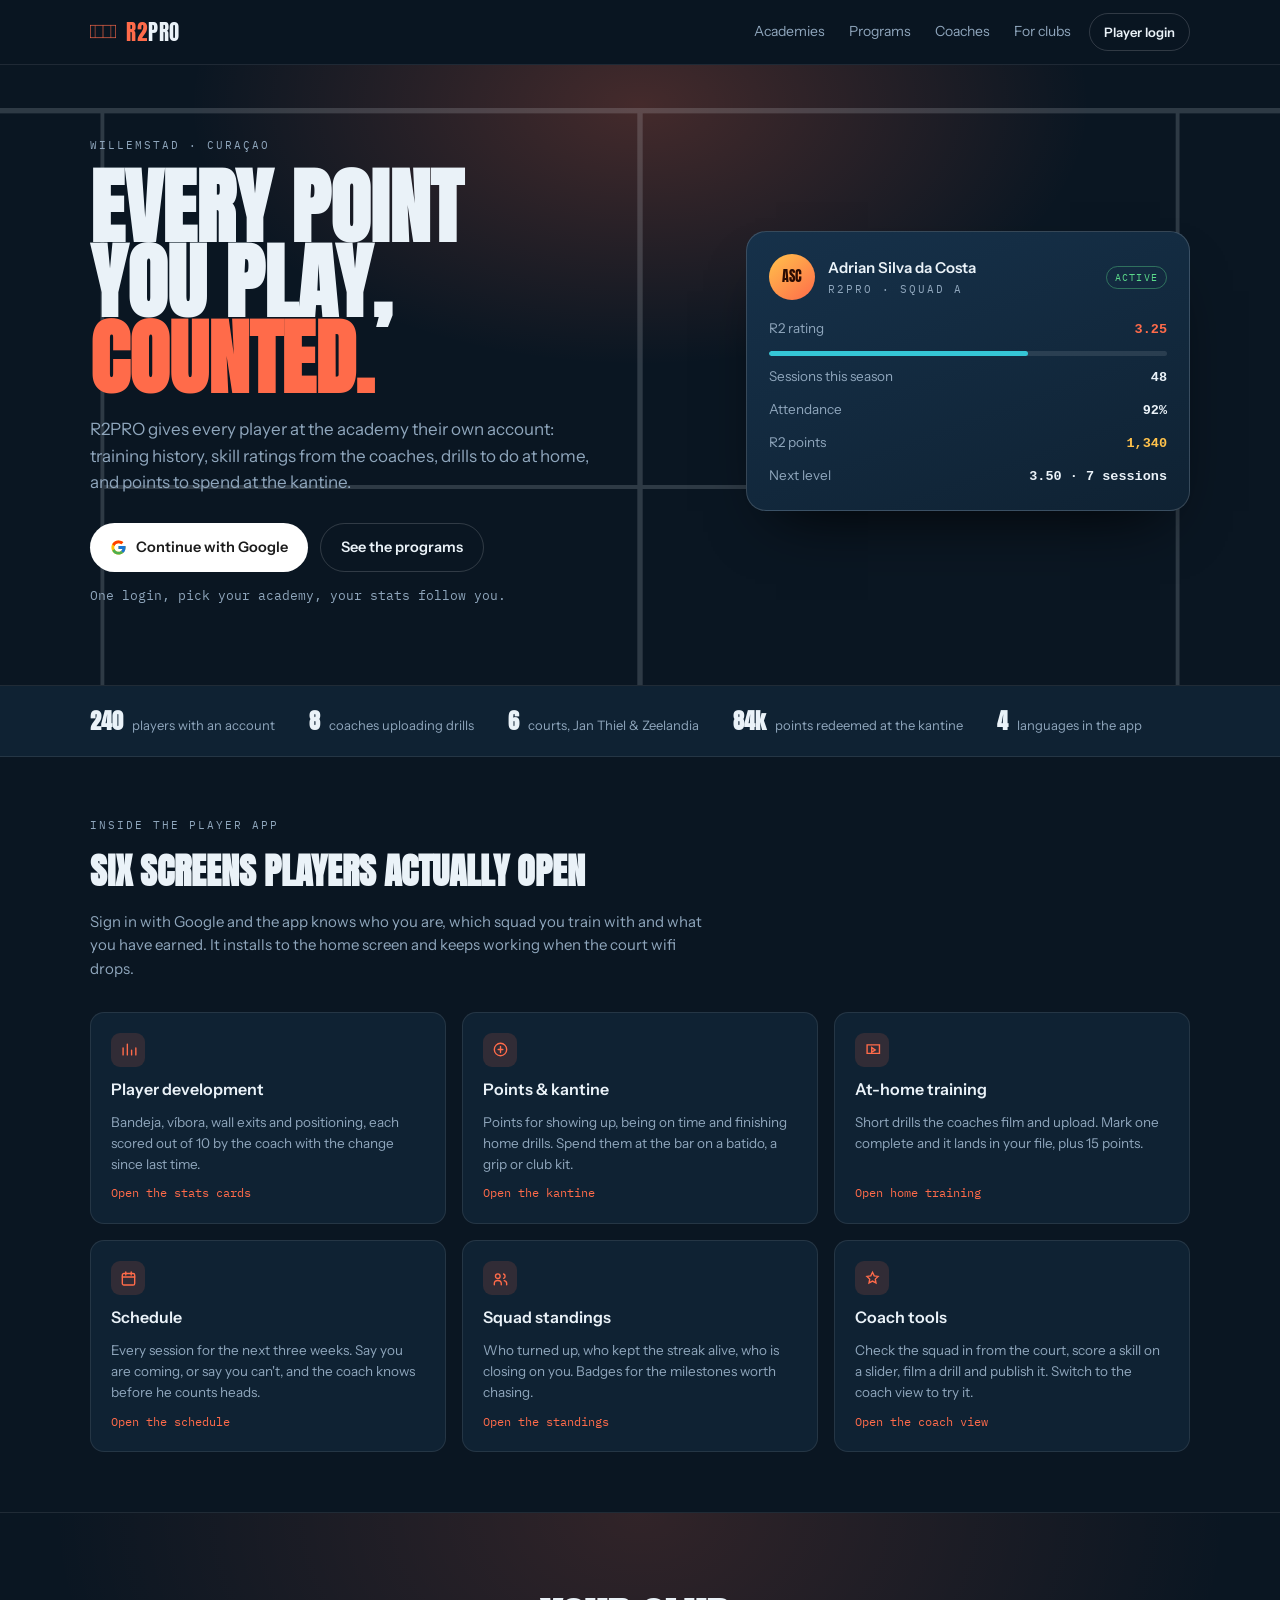
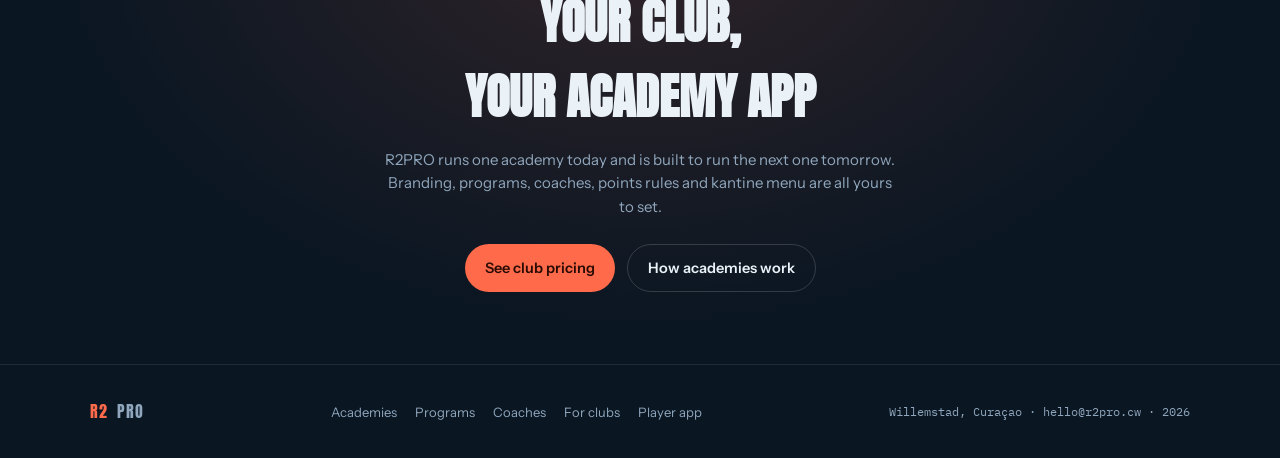
==== commit d8918062: "Version asset URLs so a cached shell cannot serve the old build" ====
--- a/index.html
+++ b/index.html
@@ -23,7 +23,7 @@
 <link rel="preconnect" href="https://fonts.googleapis.com">
 <link rel="preconnect" href="https://fonts.gstatic.com" crossorigin>
 <link rel="stylesheet" href="https://fonts.googleapis.com/css2?family=Anton&family=Instrument+Sans:wght@400;500;600;700&family=IBM+Plex+Mono:wght@400;500;600&display=swap">
-<link rel="stylesheet" href="assets/styles.css">
+<link rel="stylesheet" href="assets/styles.css?v=6">
 <script type="application/ld+json">
 {
   "@context": "https://schema.org",
@@ -186,7 +186,7 @@
     </div>
   </footer>
   <div class="toast" id="toast" role="status" aria-live="polite"></div>
-  <script src="assets/data.js"></script>
-  <script src="assets/site.js"></script>
+  <script src="assets/data.js?v=6"></script>
+  <script src="assets/site.js?v=6"></script>
 </body>
 </html>
--- a/assets/styles.css
+++ b/assets/styles.css
@@ -386,3 +386,321 @@
   .bmap{grid-template-columns:1fr;gap:10px}
   .bfig svg{max-height:220px}
 }
+
+/* ============================================================
+   v2 — schedule, squad, coach tools, kantine, modal, language
+   ============================================================ */
+
+html{scroll-behavior:smooth}
+.skip{position:absolute;left:-9999px;top:0;z-index:100;background:var(--coral);color:#2A0B03;padding:10px 16px;border-radius:0 0 10px 0;font-weight:600}
+.skip:focus{left:0}
+.muted{color:var(--muted);font-size:13.5px}
+.small{font-size:12.5px}
+.coral{color:var(--coral)}
+.stack{margin-top:18px}
+.stack-col{display:flex;flex-direction:column;gap:16px}
+.track.tall{height:8px}
+.empty{color:var(--muted);font-size:13px;padding:10px 0}
+.row-btns{display:flex;gap:8px;flex-wrap:wrap;margin-top:2px}
+.cbio{font-size:13px;color:var(--muted)}
+.link-btn{font-family:var(--f-mono);font-size:11.5px;letter-spacing:.06em;text-transform:uppercase;color:var(--muted);text-decoration:underline;text-underline-offset:3px;padding:6px 0}
+.link-btn:hover{color:var(--text)}
+.skill-foot .down{color:#FF5A5A}
+
+/* app chrome */
+.app-body{padding-bottom:env(safe-area-inset-bottom)}
+.proto{top:auto;bottom:calc(76px + env(safe-area-inset-bottom));right:12px;max-width:62vw;text-align:right;line-height:1.5;text-transform:none;letter-spacing:.02em;font-size:9.5px}
+.netbar{position:sticky;top:0;z-index:60;background:var(--ochre);color:#2A1B03;font-size:12.5px;font-weight:600;padding:7px 16px;text-align:center}
+.appbar-in{gap:10px}
+.seg{display:flex;gap:2px;padding:3px;border:1px solid var(--line);border-radius:100px;background:rgba(255,255,255,.04)}
+.seg button{padding:6px 12px;border-radius:100px;font-family:var(--f-mono);font-size:10.5px;letter-spacing:.08em;text-transform:uppercase;color:var(--muted)}
+.seg button:hover{color:var(--text)}
+.seg button.on{background:var(--sea);color:#03212B;font-weight:600}
+.roles{margin-left:auto}
+.langpick{display:flex;gap:4px;margin-bottom:12px}
+.langpick button{padding:4px 8px;border-radius:6px;border:1px solid var(--line);font-family:var(--f-mono);font-size:10.5px;color:var(--muted)}
+.langpick button.on{background:var(--coral-dim);border-color:rgba(255,107,74,.45);color:var(--coral)}
+.signout{color:var(--coral);text-decoration:underline;display:inline-block;margin-top:6px}
+.side-foot{position:absolute;bottom:18px;left:14px;right:14px}
+
+/* dashboard extras */
+.next{margin-bottom:16px}
+.next-act{display:flex;gap:10px;flex-wrap:wrap}
+.tiles{margin-bottom:16px}
+.goal{display:flex;align-items:center;gap:14px;margin-top:14px;padding-top:14px;border-top:1px solid var(--line)}
+.ring-txt b{font-family:var(--f-display);font-size:22px;display:block;line-height:1}
+.ring-txt span{font-size:12.5px;color:var(--muted)}
+.goal svg{flex:none}
+
+/* schedule */
+.sessions{display:flex;flex-direction:column;gap:12px}
+.sess{display:grid;grid-template-columns:84px 1fr auto;gap:16px;align-items:center;background:var(--court);border:1px solid var(--line);border-left:3px solid var(--line-2);border-radius:var(--r);padding:16px 18px}
+.sess.in{border-left-color:var(--good);background:linear-gradient(100deg,rgba(91,217,138,.09),var(--court) 40%)}
+.sess.out{opacity:.55;border-left-color:var(--muted)}
+.sess-when{display:flex;flex-direction:column;gap:2px}
+.sess-when b{font-family:var(--f-display);font-size:17px;text-transform:uppercase;line-height:1.1}
+.sess-when span{font-family:var(--f-mono);font-size:15px;color:var(--coral)}
+.sess-body{min-width:0;display:flex;flex-direction:column;gap:6px}
+.sess-body h4{font-size:15px;font-weight:600}
+.sess-meta{font-family:var(--f-mono);font-size:11.5px;color:var(--muted)}
+.sess-body p{font-size:13px;color:var(--muted)}
+.sess-act{display:flex;flex-direction:column;gap:7px;align-items:stretch;text-align:center}
+
+/* squad standings */
+.standings{display:flex;flex-direction:column}
+.rank{display:grid;grid-template-columns:26px 30px 1fr auto auto;gap:12px;align-items:center;padding:10px 0;border-bottom:1px solid var(--line)}
+.rank:last-child{border-bottom:0}
+.rank.me{background:linear-gradient(90deg,var(--coral-dim),transparent);margin-inline:-18px;padding-inline:18px;border-radius:var(--r-s)}
+.rank .pos{font-family:var(--f-display);font-size:18px;color:var(--muted);text-align:center}
+.rank.me .pos{color:var(--coral)}
+.avatar.sm{width:30px;height:30px;font-size:11px}
+.rank .who{font-size:13.5px;display:flex;flex-direction:column;line-height:1.3;min-width:0}
+.rank .who em{font-style:normal;color:var(--coral);font-family:var(--f-mono);font-size:11px;text-transform:uppercase}
+.rank .who small{font-family:var(--f-mono);font-size:10.5px;color:var(--muted)}
+.rank .fire{font-family:var(--f-mono);font-size:12px;color:var(--muted)}
+.rank .pt{font-family:var(--f-mono);font-weight:600;font-size:14px;color:var(--ochre);font-variant-numeric:tabular-nums}
+
+.badges{display:grid;grid-template-columns:repeat(4,1fr);gap:12px}
+.badge{background:var(--court);border:1px solid var(--line);border-radius:var(--r);padding:16px;display:flex;flex-direction:column;gap:5px;align-items:flex-start}
+.badge .bi{font-size:24px;line-height:1}
+.badge b{font-size:13.5px;font-weight:600}
+.badge small{font-size:11.5px;color:var(--muted);line-height:1.4}
+.badge.off{opacity:.42;border-style:dashed}
+.badge.off .bi{filter:grayscale(1)}
+
+/* coach tools */
+.roster{display:flex;flex-direction:column;gap:4px}
+.rrow{display:grid;grid-template-columns:30px 1fr auto;gap:12px;align-items:center;text-align:left;padding:8px 10px;border-radius:var(--r-s);border:1px solid transparent;width:100%}
+.rrow:hover{background:rgba(255,255,255,.05)}
+.rrow.on{background:rgba(91,217,138,.1);border-color:rgba(91,217,138,.35)}
+.rrow .who{font-size:13.5px;display:flex;flex-direction:column;line-height:1.3}
+.rrow .who small{font-family:var(--f-mono);font-size:10.5px;color:var(--muted)}
+.rrow .state{font-family:var(--f-mono);font-size:11px;letter-spacing:.06em;text-transform:uppercase;color:var(--muted)}
+.rrow.on .state{color:var(--good)}
+
+.field{display:flex;flex-direction:column;gap:6px;margin-bottom:12px}
+.field > span{font-family:var(--f-mono);font-size:10.5px;letter-spacing:.12em;text-transform:uppercase;color:var(--muted)}
+.field input,.field select{
+  background:rgba(255,255,255,.05);border:1px solid var(--line-2);border-radius:var(--r-s);
+  color:var(--text);font:inherit;font-size:14px;padding:10px 12px;width:100%;
+}
+.field input:focus,.field select:focus{border-color:var(--coral);outline:none}
+.field-row{display:grid;grid-template-columns:1fr 1fr;gap:12px}
+.field.range span b{font-family:var(--f-mono);color:var(--coral);font-size:14px}
+.field input[type=range]{padding:0;background:none;border:0;accent-color:var(--coral)}
+
+/* kantine staff */
+.bar-card{max-width:460px}
+.codein{font-family:var(--f-mono);font-size:30px!important;letter-spacing:.28em;text-align:center;text-transform:uppercase}
+.verdict{margin-top:16px;border-radius:var(--r);padding:16px;display:flex;flex-direction:column;gap:6px;border:1px solid var(--line-2)}
+.verdict b{font-family:var(--f-display);font-size:20px;text-transform:uppercase}
+.verdict span{font-size:13px;color:var(--muted)}
+.verdict .big{font-size:17px;color:var(--text);font-weight:600}
+.verdict.good{background:rgba(91,217,138,.1);border-color:rgba(91,217,138,.4)}
+.verdict.good b{color:var(--good)}
+.verdict.warn{background:var(--ochre-dim);border-color:rgba(255,194,75,.4)}
+.verdict.warn b{color:var(--ochre)}
+.verdict.bad{background:rgba(255,90,90,.1);border-color:rgba(255,90,90,.4)}
+.verdict.bad b{color:#FF5A5A;font-size:15px;text-transform:none;font-family:var(--f-body)}
+.verdict .btn{margin-top:8px}
+
+/* modal with the kantine code */
+.modal[hidden]{display:none}
+.modal{position:fixed;inset:0;z-index:90;background:rgba(5,12,20,.72);backdrop-filter:blur(6px);display:grid;place-items:center;padding:20px;animation:fade .18s ease}
+.sheet{position:relative;width:100%;max-width:360px;background:var(--court-hi);border:1px solid var(--line-2);border-radius:20px;padding:26px 22px;box-shadow:0 40px 80px -30px #000;animation:pop .22s cubic-bezier(.2,.9,.3,1.2)}
+.sheet-x{position:absolute;top:10px;right:14px;font-size:26px;line-height:1;color:var(--muted)}
+.sheet-x:hover{color:var(--text)}
+@keyframes fade{from{opacity:0}}
+@keyframes pop{from{opacity:0;transform:translateY(14px) scale(.97)}}
+.code-wrap{text-align:center;display:flex;flex-direction:column;align-items:center;gap:10px}
+.code-wrap h3{font-family:var(--f-display);font-size:24px;text-transform:uppercase}
+.qr{width:190px;padding:10px;background:#fff;border-radius:12px}
+.qr svg{display:block;width:100%;height:auto}
+.code-big{font-family:var(--f-mono);font-size:30px;font-weight:600;letter-spacing:.28em;padding-left:.28em;color:var(--ochre)}
+.code-exp{font-family:var(--f-mono);font-size:12px;color:var(--sea)}
+.code-exp.dead{color:#FF5A5A}
+.code-note{font-size:12.5px;color:var(--muted)}
+
+/* upload tile is a button now */
+.upload{display:flex;flex-direction:column;align-items:center;justify-content:center;gap:7px;text-align:center;color:var(--muted);border:1px dashed var(--line-2);border-radius:var(--r);padding:22px;min-height:150px;width:100%}
+.upload:hover{border-color:var(--coral);color:var(--text)}
+.ul-t{font-weight:600;font-size:13.5px}
+.ul-s{font-size:12px;max-width:24ch}
+
+/* install prompt */
+.installbar{position:fixed;left:12px;right:12px;bottom:calc(78px + env(safe-area-inset-bottom));z-index:80;display:flex;align-items:center;gap:10px;background:var(--court-hi);border:1px solid var(--line-2);border-radius:100px;padding:8px 10px 8px 18px;font-size:13px;box-shadow:0 20px 40px -20px #000}
+.installbar span{margin-right:auto}
+
+@media (max-width:900px){
+  .roles{order:3;margin-left:0}
+  .appbar-in{flex-wrap:wrap;height:auto;padding-block:10px;gap:8px}
+  .switcher{order:4}
+  .badges{grid-template-columns:repeat(2,1fr)}
+}
+@media (max-width:680px){
+  .sess{grid-template-columns:64px 1fr;gap:12px}
+  .sess-act{grid-column:1 / -1;flex-direction:row;flex-wrap:wrap}
+  .sess-act .btn{flex:1}
+  .field-row{grid-template-columns:1fr}
+  .rank{grid-template-columns:22px 28px 1fr auto;gap:9px}
+  .rank .fire{display:none}
+  .installbar{border-radius:14px;flex-wrap:wrap}
+}
+
+/* pricing controls */
+.pricebar{display:flex;flex-wrap:wrap;gap:10px;justify-content:space-between;align-items:center;margin-bottom:22px}
+.pricebar .seg button{font-size:11px}
+.plan .amt-val{font-variant-numeric:tabular-nums}
+
+/* ============================================================
+   Court-side additions: scanning, live codes, the bar queue,
+   the next action card, and the phone-first behaviour that makes
+   all of it usable one-handed on a wet phone.
+   ============================================================ */
+
+/* ---------- body lock while a sheet is open (iOS safe) ---------- */
+body.locked{position:fixed;left:0;right:0;width:100%;overflow:hidden}
+
+/* ---------- toast gains an action ---------- */
+.toast{display:flex;align-items:center;gap:14px}
+.toast-act{font-family:var(--f-mono);font-size:12px;letter-spacing:.1em;text-transform:uppercase;color:var(--ochre);padding:2px 2px;min-height:auto}
+.toast-act:hover{color:#ffd47a}
+
+/* ---------- do this next ---------- */
+.nba{
+  display:grid;grid-template-columns:1fr auto;align-items:center;gap:4px 14px;
+  width:100%;text-align:left;margin-top:14px;padding:16px 18px;
+  background:linear-gradient(120deg,var(--coral-dim),rgba(53,198,214,.10));
+  border:1px solid rgba(255,107,74,.34);border-radius:var(--r);
+  transition:border-color .18s ease,transform .18s ease;
+}
+.nba:hover{border-color:var(--coral)}
+.nba:active{transform:translateY(1px)}
+.nba-eye{grid-column:1;font-family:var(--f-mono);font-size:10.5px;letter-spacing:.18em;text-transform:uppercase;color:var(--coral)}
+.nba-t{grid-column:1;font-weight:600;font-size:15.5px}
+.nba-s{grid-column:1;font-size:13px;color:var(--muted)}
+.nba-arrow{grid-column:2;grid-row:1/4;color:var(--coral);flex:none}
+
+/* ---------- the live code the player still has to spend ---------- */
+.livecode{margin-bottom:14px}
+.lc-in{
+  display:flex;align-items:center;justify-content:space-between;gap:14px;flex-wrap:wrap;
+  padding:14px 16px;border-radius:var(--r);
+  background:var(--ochre-dim);border:1px solid rgba(255,194,75,.36);
+}
+.lc-item{font-weight:600;font-size:15px;margin-top:2px}
+.lc-meta{font-family:var(--f-mono);font-size:12.5px;color:var(--ochre)}
+.lc-meta b{letter-spacing:.2em}
+
+/* ---------- tappable history rows ---------- */
+.fitem.tap{width:100%;text-align:left;border-radius:var(--r-s);transition:background .16s ease}
+.fitem.tap:hover{background:rgba(255,255,255,.045)}
+.fitem.tap:active{background:rgba(255,255,255,.08)}
+
+/* ---------- scanning ---------- */
+.btn-scan{display:flex;align-items:center;justify-content:center;gap:10px;width:100%;padding:15px}
+.or{display:flex;align-items:center;gap:12px;margin:16px 0 4px;font-family:var(--f-mono);font-size:11px;letter-spacing:.16em;text-transform:uppercase;color:var(--muted)}
+.or::before,.or::after{content:"";flex:1;height:1px;background:var(--line)}
+
+.scanwrap{position:relative;margin-bottom:14px;border-radius:var(--r);overflow:hidden;background:#000;aspect-ratio:4/3;max-width:100%}
+.scanwrap video{width:100%;height:100%;object-fit:cover;display:block}
+.scanframe{position:absolute;inset:16% 14%;pointer-events:none}
+.scanframe i{position:absolute;width:30px;height:30px;border:3px solid var(--coral);border-radius:5px}
+.scanframe i:nth-child(1){top:0;left:0;border-right:0;border-bottom:0}
+.scanframe i:nth-child(2){top:0;right:0;border-left:0;border-bottom:0}
+.scanframe i:nth-child(3){bottom:0;left:0;border-right:0;border-top:0}
+.scanframe i:nth-child(4){bottom:0;right:0;border-left:0;border-top:0}
+.scanbar{position:absolute;top:10px;right:10px;display:flex;gap:8px}
+.scanbar .btn{background:rgba(10,22,34,.72);backdrop-filter:blur(6px)}
+.scanbar .btn.on{background:var(--ochre);color:#2A1B00;border-color:var(--ochre)}
+.scanhint{position:absolute;left:0;right:0;bottom:0;margin:0;padding:10px 14px;font-size:12.5px;text-align:center;color:var(--text);background:linear-gradient(to top,rgba(5,12,20,.9),transparent)}
+
+/* ---------- codes waiting at the bar ---------- */
+.queue{display:flex;flex-direction:column;gap:8px}
+.qrow{
+  display:grid;grid-template-columns:auto 1fr auto;align-items:center;gap:14px;
+  width:100%;text-align:left;padding:12px 14px;min-height:56px;
+  background:var(--court-hi);border:1px solid var(--line);border-radius:var(--r-s);
+  transition:border-color .16s ease;
+}
+.qrow:hover{border-color:var(--sea)}
+.qrow:active{transform:translateY(1px)}
+.qcode{font-family:var(--f-mono);font-weight:600;font-size:16px;letter-spacing:.18em;color:var(--ochre)}
+.qrow .who{display:flex;flex-direction:column;font-size:14px}
+.qrow .who small{color:var(--muted);font-size:12px}
+.qleft{font-family:var(--f-mono);font-size:13px;color:var(--sea)}
+
+/* ---------- roster tools ---------- */
+.roster-tools{display:flex;gap:8px;margin-bottom:12px}
+.find{
+  flex:1;min-width:0;padding:11px 13px;font:inherit;font-size:14px;
+  background:var(--ink);color:var(--text);
+  border:1px solid var(--line-2);border-radius:var(--r-s);
+}
+.find:focus{border-color:var(--coral);outline:none}
+.find::-webkit-search-cancel-button{filter:invert(.6)}
+
+/* ---------- phone-first ---------- */
+@media (max-width:680px){
+  /* the dialog becomes a sheet that comes up from the thumb, not a box in the middle */
+  .modal{place-items:end center;padding:0}
+  .sheet{
+    max-width:none;border-radius:22px 22px 0 0;
+    padding:26px 20px calc(26px + env(safe-area-inset-bottom));
+    animation:sheetUp .24s cubic-bezier(.2,.9,.3,1.05);
+  }
+  @keyframes sheetUp{from{transform:translateY(100%)}}
+
+  .lc-in{align-items:stretch;flex-direction:column}
+  .lc-in .btn{width:100%}
+  .roster-tools{flex-wrap:wrap}
+  .find{flex-basis:100%}
+  .scanwrap{aspect-ratio:3/4}
+
+  /* nothing important should hide behind the tab bar */
+  .main{padding-bottom:calc(86px + env(safe-area-inset-bottom))}
+}
+
+/* thumbs are not mouse pointers */
+@media (pointer:coarse){
+  .btn,.tabbtn,.navbtn,.rrow,.qrow,.fbtn,.fitem.tap{min-height:44px}
+  .tabbtn{padding-block:8px}
+}
+
+@media (prefers-reduced-motion:reduce){
+  .nba:active,.qrow:active,.btn:active{transform:none}
+}
+
+/* ---------- the More sheet, so no screen is stranded on a phone ---------- */
+.more-wrap .eyebrow{margin-bottom:14px}
+.more-grid{display:grid;grid-template-columns:repeat(2,1fr);gap:10px}
+.more-btn{
+  display:flex;flex-direction:column;align-items:flex-start;gap:8px;
+  padding:14px;min-height:74px;text-align:left;font-size:13.5px;font-weight:500;
+  background:var(--court-hi);border:1px solid var(--line);border-radius:var(--r-s);
+}
+.more-btn:hover{border-color:var(--coral)}
+.more-btn svg{color:var(--coral)}
+
+/* ---------- a skill card you can open ---------- */
+.skill.tap{width:100%;text-align:left;position:relative;transition:border-color .16s ease,transform .16s ease}
+.skill.tap:hover{border-color:var(--coral)}
+.skill.tap:active{transform:translateY(1px)}
+.skill-cue{
+  display:flex;align-items:center;gap:4px;margin-top:10px;
+  font-family:var(--f-mono);font-size:10px;letter-spacing:.14em;text-transform:uppercase;
+  color:var(--muted);transition:color .16s ease;
+}
+.skill.tap:hover .skill-cue{color:var(--coral)}
+
+/* The toast was pointer-events:none in both states, so the Undo button inside it
+   could never be tapped. It also sat under the tab bar on a phone. */
+.toast.show{pointer-events:auto}
+@media (max-width:680px){
+  .toast{
+    left:12px;right:12px;transform:translateY(20px);
+    bottom:calc(84px + env(safe-area-inset-bottom));
+    justify-content:space-between;
+  }
+  .toast.show{transform:translateY(0)}
+}
